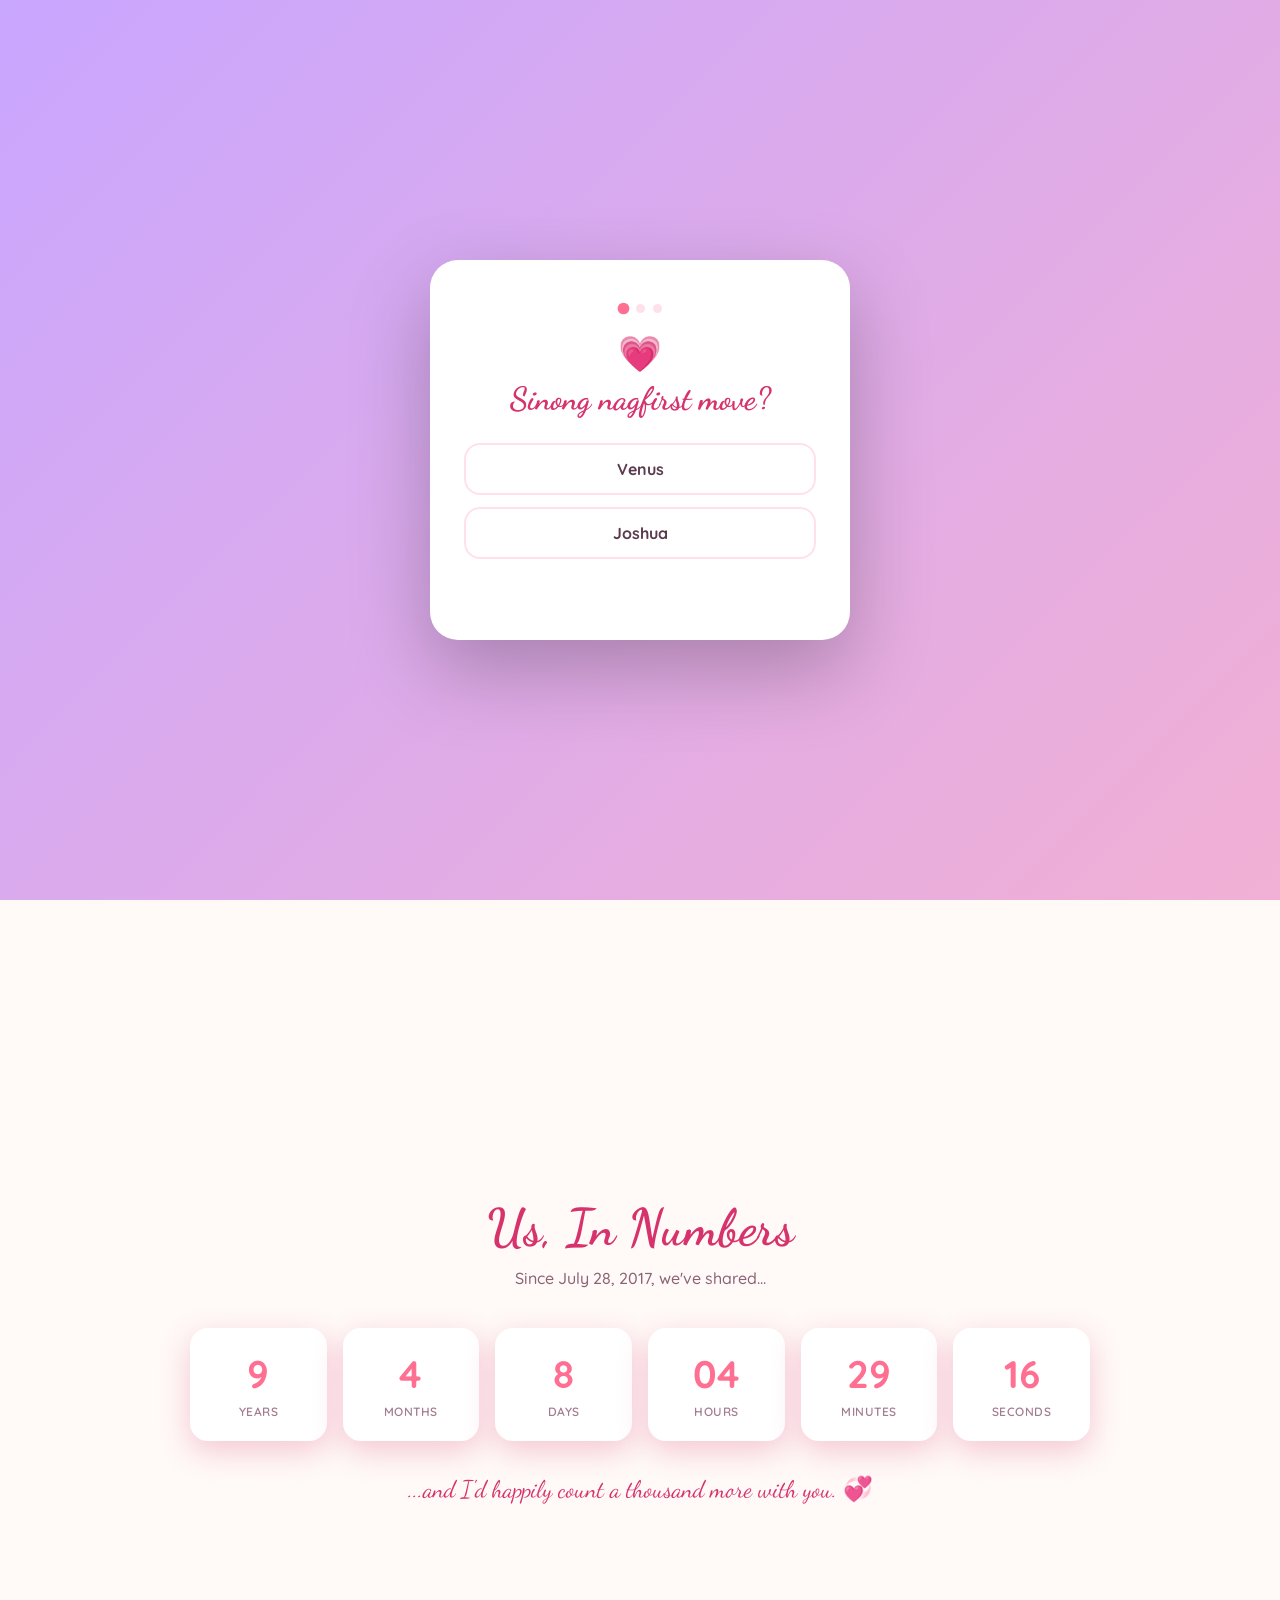
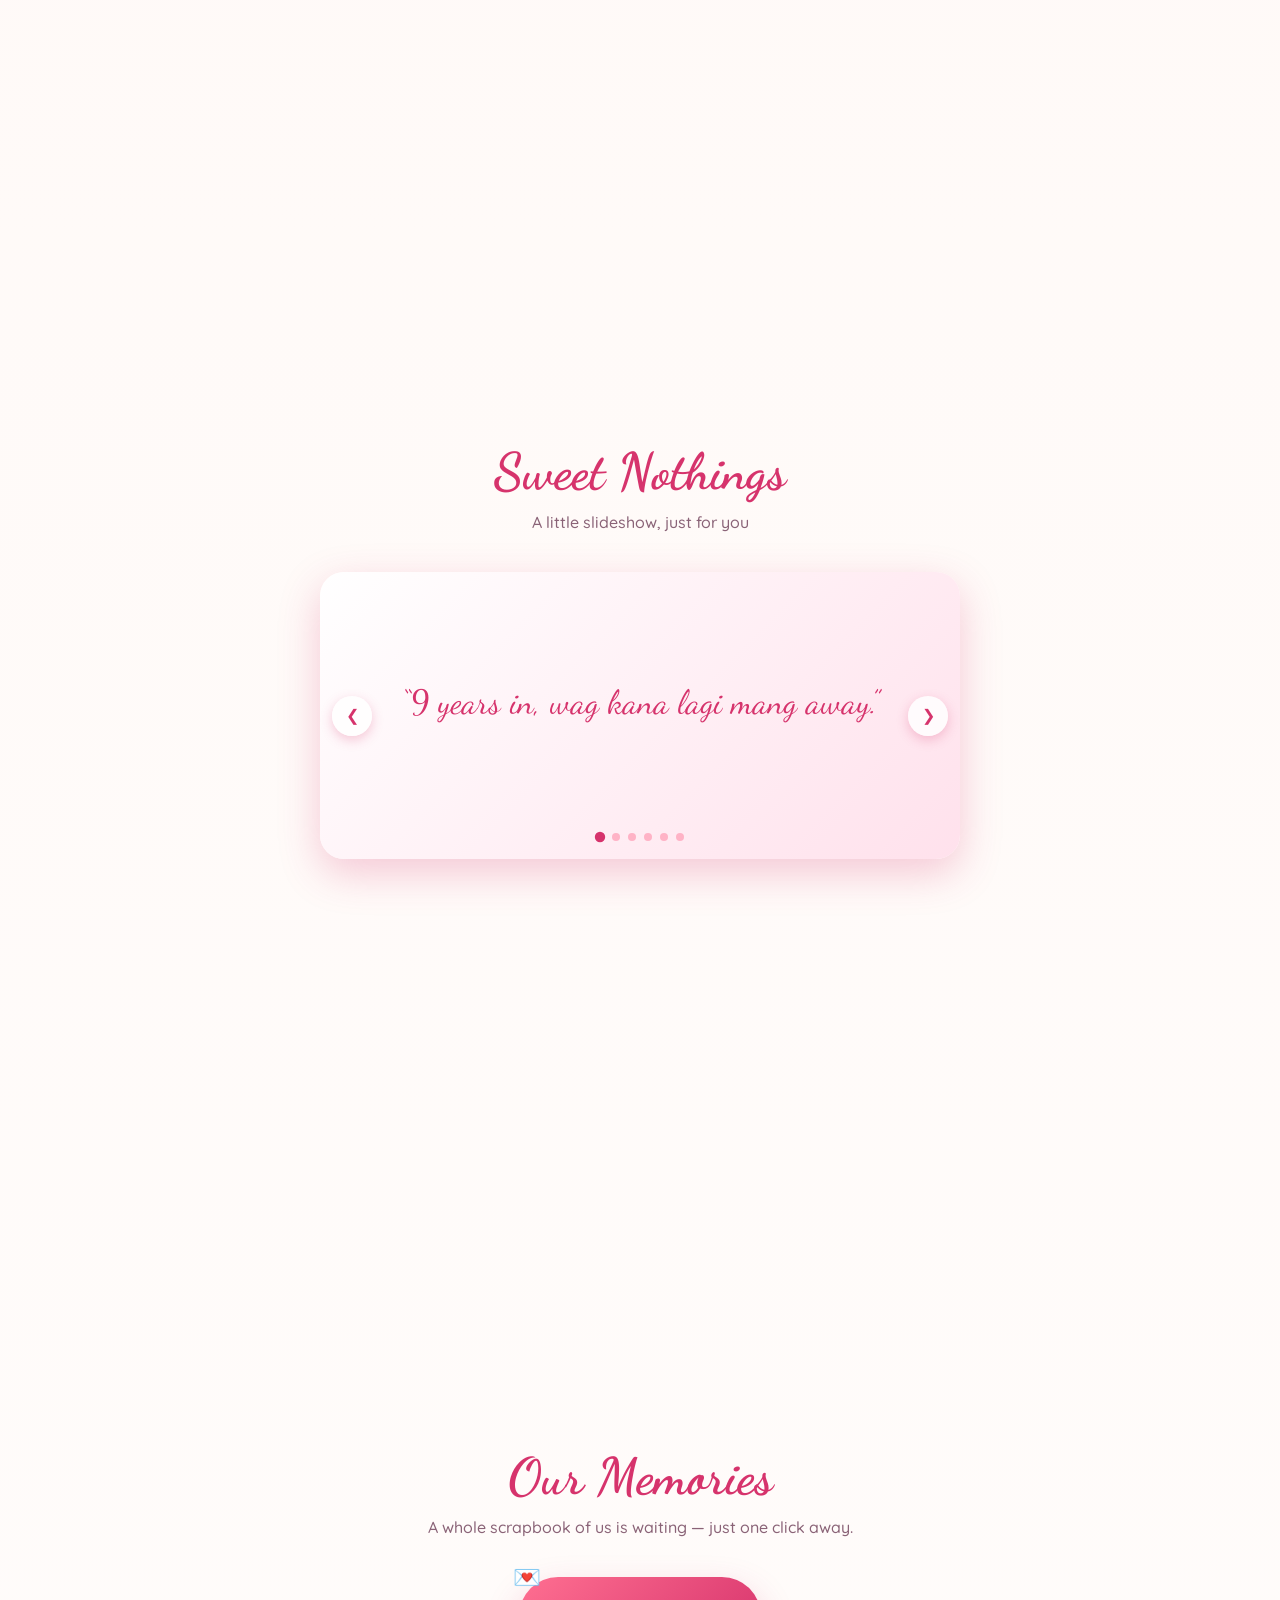
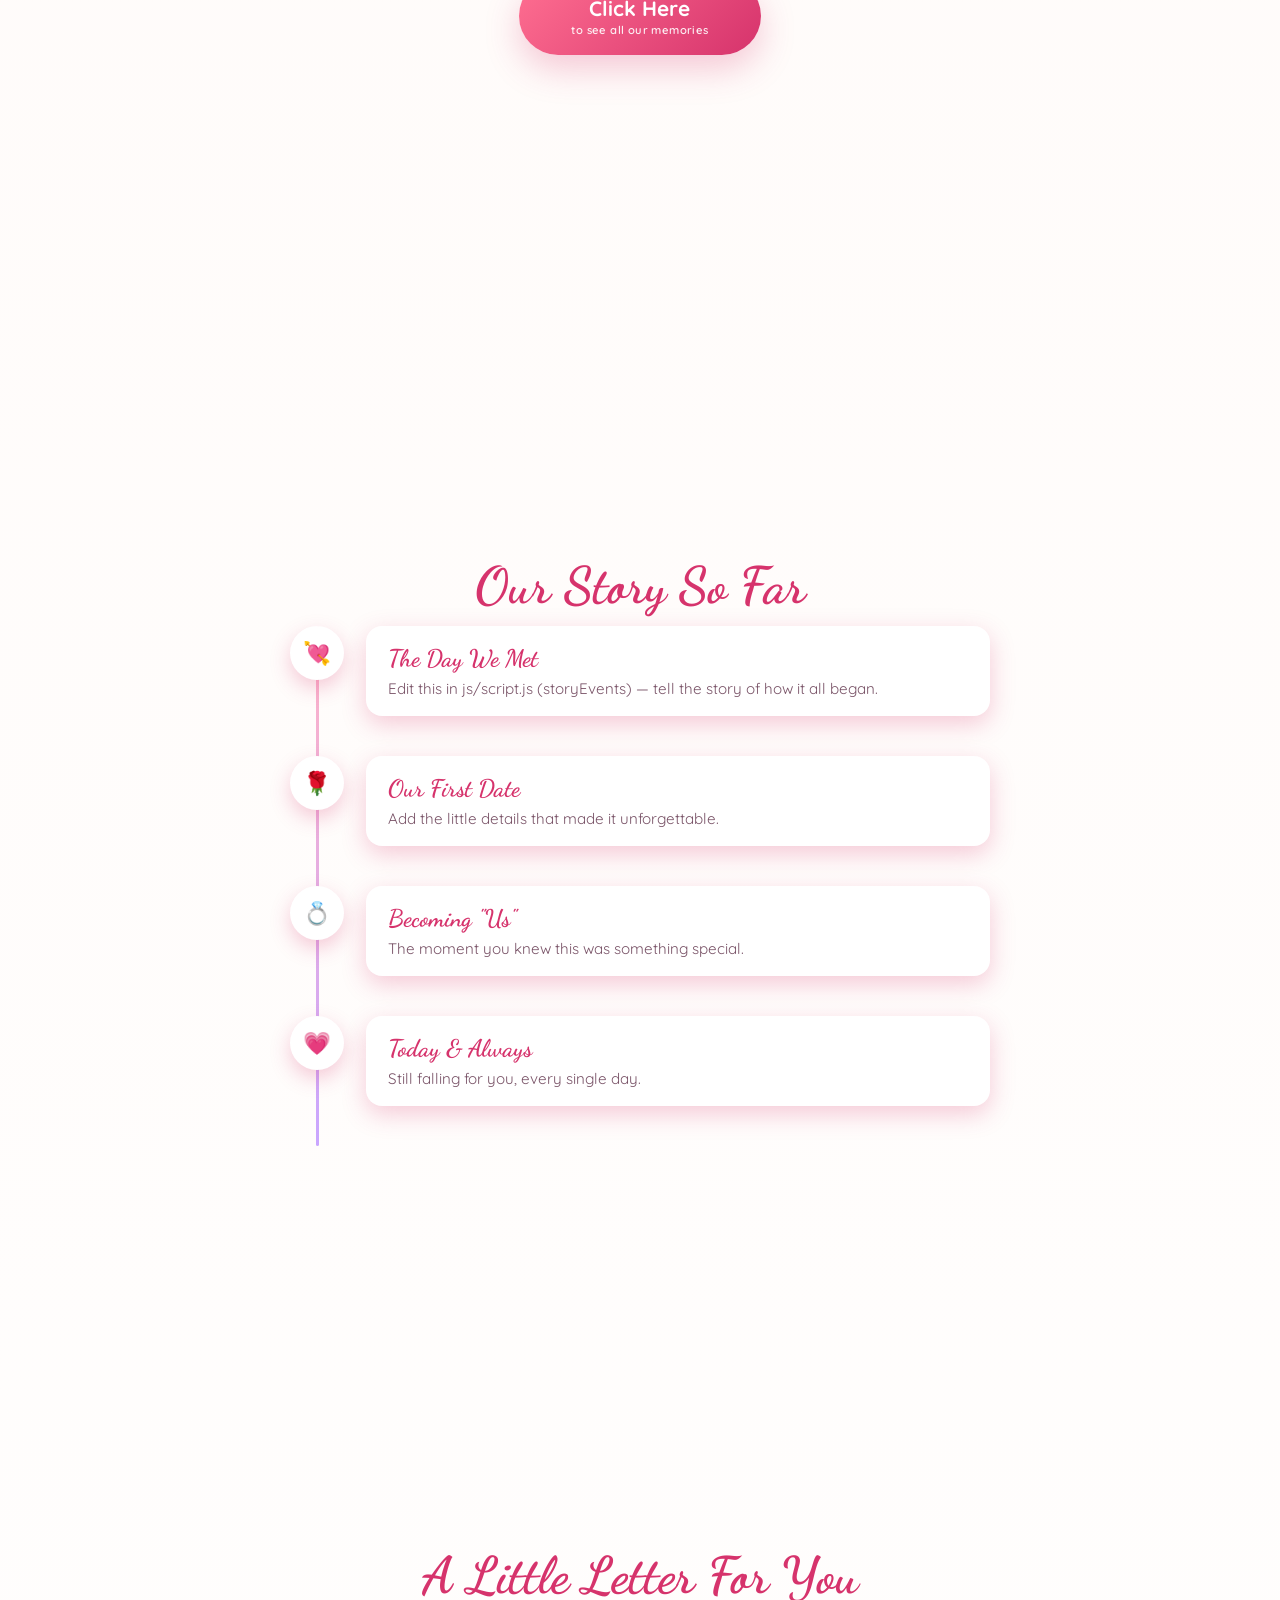
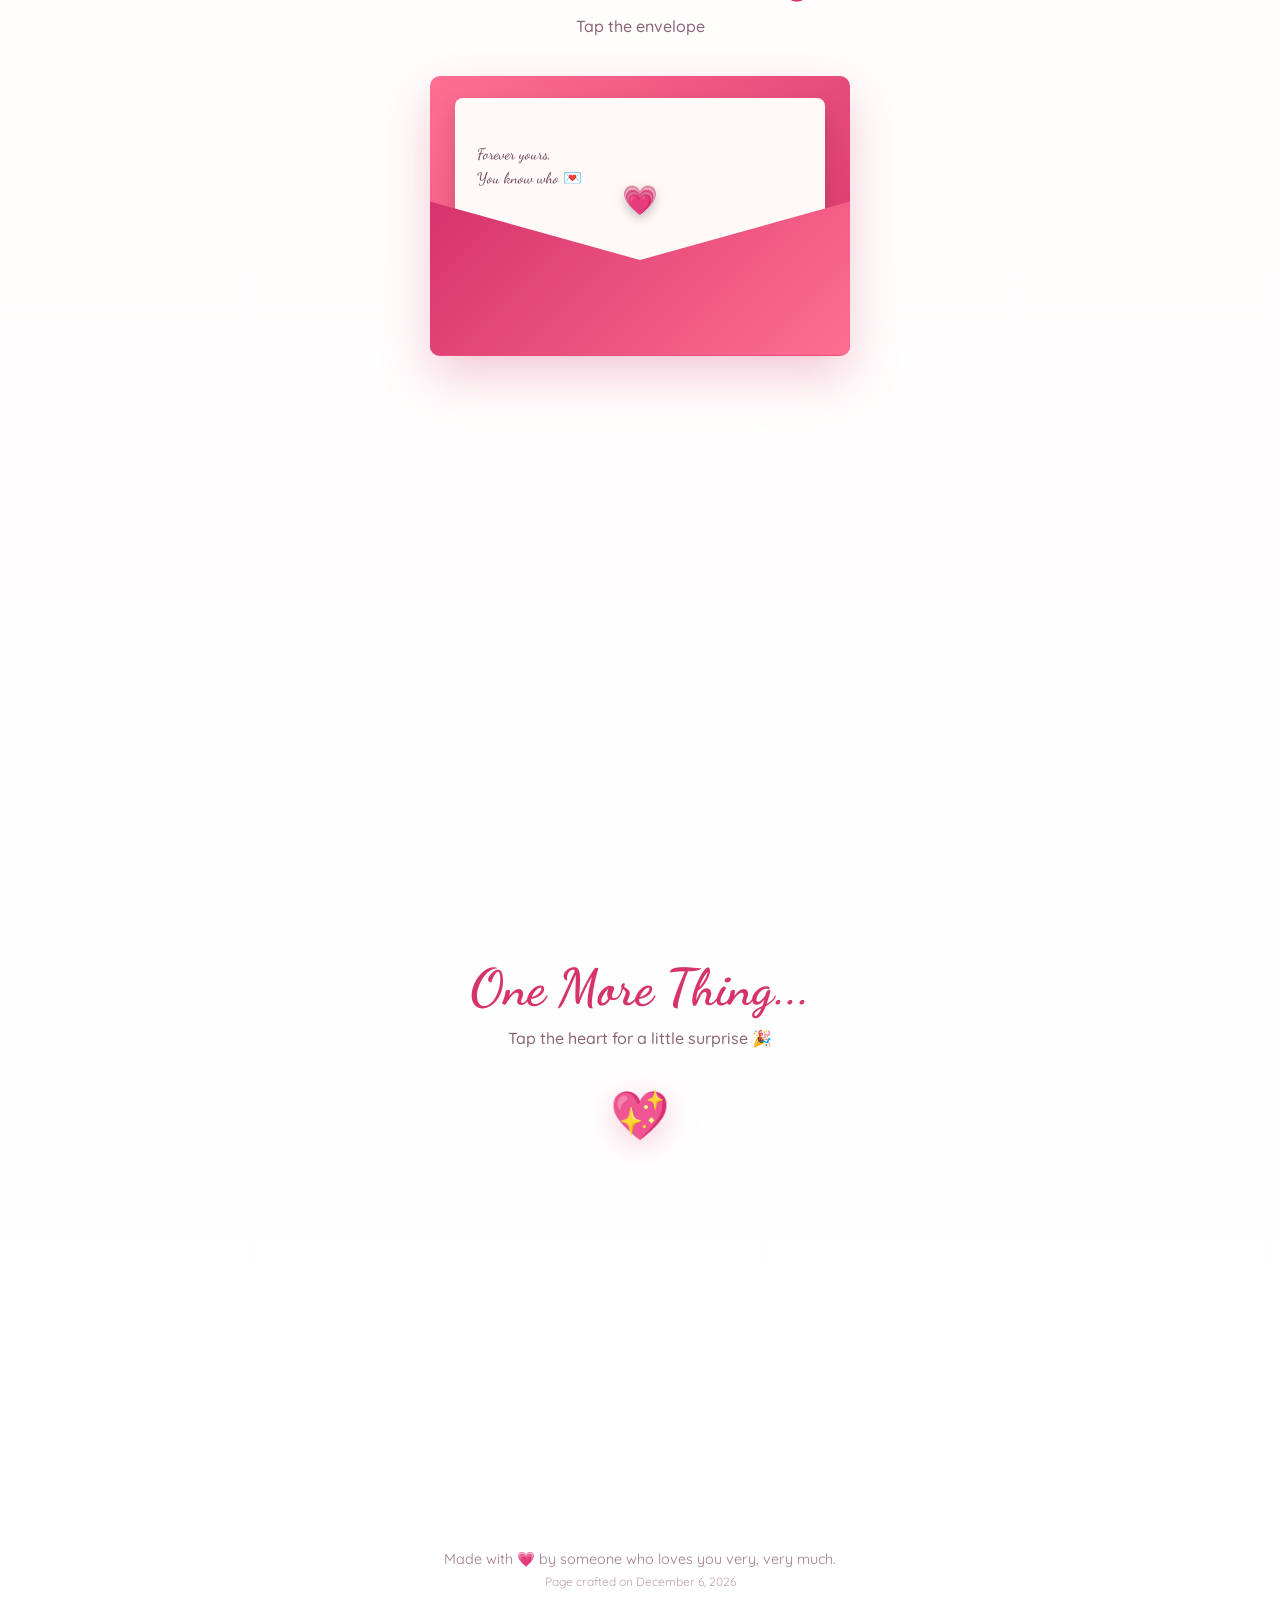
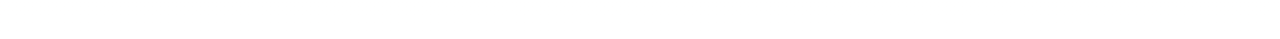
==== index.html @ 14dc922a "initial commit" ====
<!DOCTYPE html>
<html lang="en">
<head>
<meta charset="UTF-8" />
<meta name="viewport" content="width=device-width, initial-scale=1.0, maximum-scale=1, viewport-fit=cover" />
<title>Happy Anniversary, My Love 💕</title>
<link rel="icon" href="data:image/svg+xml,<svg xmlns=%22http://www.w3.org/2000/svg%22 viewBox=%220 0 100 100%22><text y=%22.9em%22 font-size=%2290%22>💗</text></svg>" />
<link rel="preconnect" href="https://fonts.googleapis.com" />
<link rel="preconnect" href="https://fonts.gstatic.com" crossorigin />
<link href="https://fonts.googleapis.com/css2?family=Dancing+Script:wght@500;600;700&family=Quicksand:wght@400;500;600;700&display=swap" rel="stylesheet" />
<link rel="stylesheet" href="css/style.css" />
</head>
<body>

  <!-- ================= QUIZ GATE ================= -->
  <div id="quiz-gate" class="quiz-gate">
    <div class="quiz-card">
      <div class="quiz-progress" id="quiz-progress"></div>
      <p class="quiz-emoji">💗</p>
      <h2 id="quiz-question">Loading...</h2>
      <div class="quiz-choices" id="quiz-choices"></div>
      <p class="quiz-feedback" id="quiz-feedback"></p>
    </div>
  </div>
  <script>
    // avoid flashing the quiz at a returning visitor who already solved it
    if (localStorage.getItem("anniversary_quiz_passed") === "true") {
      document.getElementById("quiz-gate").classList.add("passed-instant");
    }
  </script>

  <!-- Preloader -->
  <div id="preloader">
    <div class="loader-heart">💗</div>
    <p>loading our love story...</p>
  </div>

  <!-- Interactive balloons + floaty hearts canvas (reacts to cursor) -->
  <canvas id="balloon-canvas"></canvas>

  <!-- cute cursor trail hearts spawn here -->
  <div id="heart-trail-container"></div>

  <!-- ambient floating hearts / flowers / sparkles drifting across the background -->
  <div id="ambient-particles"></div>

  <!-- side dot navigation (desktop) -->
  <nav class="dot-nav" id="dot-nav">
    <a href="#hero" data-label="Hello"></a>
    <a href="#counter" data-label="Us"></a>
    <a href="#quotes" data-label="Sweet Nothings"></a>
    <a href="#memories" data-label="Memories"></a>
    <a href="#story" data-label="Story"></a>
    <a href="#letter" data-label="Letter"></a>
    <a href="#surprise" data-label="Surprise"></a>
  </nav>

  <!-- bottom dot navigation (mobile) -->
  <nav class="mobile-nav" id="mobile-nav">
    <a href="#hero">💗</a>
    <a href="#counter">⏳</a>
    <a href="#quotes">💬</a>
    <a href="#memories">📷</a>
    <a href="#story">📖</a>
    <a href="#letter">💌</a>
    <a href="#surprise">🎁</a>
  </nav>

  <button id="music-toggle" title="Play our song">🎵</button>

  <!-- ================= HERO ================= -->
  <section id="hero">
    <div class="hero-content">
      <p class="pretitle">✨ For the girl who has my whole heart ✨</p>
      <h1 class="hero-title">Happy Anniversary,<br /><span id="partner-name">My Love</span></h1>
      <p class="hero-sub" id="hero-subtitle">Every day with you feels like the best chapter of my favorite story.</p>
      <a href="#counter" class="scroll-cue">
        <span>scroll down</span>
        <div class="mouse"><div class="wheel"></div></div>
      </a>
    </div>
  </section>

  <!-- ================= COUNTER ================= -->
  <section id="counter">
    <h2 class="section-title">Us, In Numbers</h2>
    <p class="section-sub">Since <span id="anniversary-date-label">the day you said yes</span>, we've shared...</p>
    <div class="counter-grid">
      <div class="counter-box"><span id="c-years">0</span><small>Years</small></div>
      <div class="counter-box"><span id="c-months">0</span><small>Months</small></div>
      <div class="counter-box"><span id="c-days">0</span><small>Days</small></div>
      <div class="counter-box"><span id="c-hours">0</span><small>Hours</small></div>
      <div class="counter-box"><span id="c-mins">0</span><small>Minutes</small></div>
      <div class="counter-box"><span id="c-secs">0</span><small>Seconds</small></div>
    </div>
    <p class="counter-caption">...and I'd happily count a thousand more with you. 💞</p>
  </section>

  <!-- ================= SWEET NOTHINGS SLIDESHOW ================= -->
  <section id="quotes">
    <h2 class="section-title">Sweet Nothings</h2>
    <p class="section-sub">A little slideshow, just for you</p>
    <div class="quote-slideshow" id="quote-slideshow">
      <div class="quote-track" id="quote-track">
        <!-- slides injected by JS -->
      </div>
      <button class="q-arrow q-prev" id="q-prev" aria-label="Previous">&#10094;</button>
      <button class="q-arrow q-next" id="q-next" aria-label="Next">&#10095;</button>
      <div class="quote-dots" id="quote-dots"></div>
    </div>
  </section>

  <!-- ================= MEMORIES TEASER ================= -->
  <section id="memories">
    <h2 class="section-title">Our Memories</h2>
    <p class="section-sub">A whole scrapbook of us is waiting — just one click away.</p>
    <a href="memories.html" class="memories-btn">
      <span class="btn-heart">💌</span>
      <span>Click Here</span>
      <span class="btn-sub">to see all our memories</span>
    </a>
  </section>

  <!-- ================= STORY / TIMELINE ================= -->
  <section id="story">
    <h2 class="section-title">Our Story So Far</h2>
    <div class="timeline" id="timeline">
      <div class="timeline-item">
        <div class="timeline-dot">💘</div>
        <div class="timeline-card">
          <h3>The Day We Met</h3>
          <p>Edit this in <code>js/script.js</code> (storyEvents) — tell the story of how it all began.</p>
        </div>
      </div>
      <div class="timeline-item">
        <div class="timeline-dot">🌹</div>
        <div class="timeline-card">
          <h3>Our First Date</h3>
          <p>Add the little details that made it unforgettable.</p>
        </div>
      </div>
      <div class="timeline-item">
        <div class="timeline-dot">💍</div>
        <div class="timeline-card">
          <h3>Becoming "Us"</h3>
          <p>The moment you knew this was something special.</p>
        </div>
      </div>
      <div class="timeline-item">
        <div class="timeline-dot">💗</div>
        <div class="timeline-card">
          <h3>Today &amp; Always</h3>
          <p>Still falling for you, every single day.</p>
        </div>
      </div>
    </div>
  </section>

  <!-- ================= LOVE LETTER ================= -->
  <section id="letter">
    <h2 class="section-title">A Little Letter For You</h2>
    <p class="section-sub">Tap the envelope</p>
    <div class="envelope" id="envelope">
      <div class="envelope-back"></div>
      <div class="envelope-letter" id="envelope-letter">
        <p id="letter-text"></p>
        <p class="letter-sign">Forever yours,<br />You know who 💌</p>
      </div>
      <div class="envelope-front">
        <div class="envelope-flap"></div>
      </div>
      <div class="envelope-heart-seal">💗</div>
    </div>
  </section>

  <!-- ================= SURPRISE ================= -->
  <section id="surprise">
    <h2 class="section-title">One More Thing...</h2>
    <p class="section-sub" id="surprise-msg">Tap the heart for a little surprise 🎉</p>
    <button id="surprise-btn">💖</button>
  </section>

  <footer>
    <p>Made with 💗 by someone who loves you very, very much.</p>
    <p class="footer-small" id="footer-date"></p>
  </footer>

  <!-- optional background music: drop a file named song.mp3 into an "audio" folder and it will just work -->
  <audio id="bg-music" src="audio/song.mp3"></audio>

  <script src="js/balloons.js"></script>
  <script src="js/particles.js"></script>
  <script src="js/quiz.js"></script>
  <script src="js/script.js"></script>
</body>
</html>
---- css/style.css ----
/* =========================================================
   Anniversary Site — cute & sweet theme
   ========================================================= */

:root {
  --pink-1: #ffe1ec;
  --pink-2: #ffb3c6;
  --pink-3: #ff6f91;
  --pink-4: #d6336c;
  --purple-1: #efe1ff;
  --purple-2: #c9a6ff;
  --cream: #fff8f5;
  --ink: #5b3a4d;
  --shadow: rgba(214, 51, 108, 0.25);
  --font-script: 'Dancing Script', cursive;
  --font-body: 'Quicksand', sans-serif;
}

* { margin: 0; padding: 0; box-sizing: border-box; }

html {
  scroll-behavior: smooth;
  scroll-snap-type: y proximity;
}

body {
  font-family: var(--font-body);
  color: var(--ink);
  background: linear-gradient(180deg, var(--cream), #fff);
  overflow-x: hidden;
  cursor: default;
}

img { max-width: 100%; display: block; }

/* ---------------- Preloader ---------------- */
#preloader {
  position: fixed; inset: 0; z-index: 9999;
  background: linear-gradient(135deg, var(--pink-2), var(--purple-2));
  display: flex; flex-direction: column; align-items: center; justify-content: center;
  gap: 16px;
  transition: opacity 0.7s ease, visibility 0.7s ease;
}
#preloader.hidden { opacity: 0; visibility: hidden; pointer-events: none; }
.loader-heart {
  font-size: 4rem;
  animation: heartbeat 1s ease-in-out infinite;
  filter: drop-shadow(0 4px 10px rgba(0,0,0,0.15));
}
#preloader p { color: #fff; font-weight: 600; letter-spacing: 0.5px; }
@keyframes heartbeat {
  0%, 100% { transform: scale(1); }
  25% { transform: scale(1.25); }
  40% { transform: scale(0.95); }
  60% { transform: scale(1.15); }
}

/* ---------------- Quiz gate (lock screen) ---------------- */
.quiz-gate {
  position: fixed; inset: 0; z-index: 10000;
  background: linear-gradient(-45deg, var(--pink-1), var(--purple-1), var(--pink-2), var(--purple-2));
  background-size: 400% 400%; animation: gradientShift 16s ease infinite;
  display: flex; align-items: center; justify-content: center; padding: 20px;
  transition: opacity 0.6s ease, visibility 0.6s ease;
}
.quiz-gate.unlocking { opacity: 0; visibility: hidden; pointer-events: none; }
.quiz-gate.passed-instant { opacity: 0; visibility: hidden; pointer-events: none; transition: none; }

.quiz-card {
  background: #fff; border-radius: 28px; padding: 44px 34px;
  max-width: 420px; width: 100%; text-align: center;
  box-shadow: 0 30px 80px rgba(0,0,0,0.25);
}
.quiz-card.shake { animation: quizShake 0.45s ease; }
@keyframes quizShake {
  10%, 90% { transform: translateX(-2px); }
  20%, 80% { transform: translateX(4px); }
  30%, 50%, 70% { transform: translateX(-8px); }
  40%, 60% { transform: translateX(8px); }
}
.quiz-progress { display: flex; justify-content: center; gap: 8px; margin-bottom: 18px; }
.quiz-progress span {
  width: 9px; height: 9px; border-radius: 50%; background: var(--pink-1);
  transition: all 0.3s ease;
}
.quiz-progress span.active { background: var(--pink-3); transform: scale(1.3); }
.quiz-progress span.done { background: var(--pink-4); }
.quiz-emoji { font-size: 2.2rem; margin-bottom: 4px; animation: heartbeat 1.6s ease-in-out infinite; }
.quiz-card h2 {
  font-family: var(--font-script); font-size: clamp(1.5rem, 5vw, 2rem);
  color: var(--pink-4); margin-bottom: 22px; line-height: 1.3;
}
.quiz-choices { display: flex; flex-direction: column; gap: 12px; }
.quiz-choice-btn {
  padding: 14px 18px; border-radius: 16px; border: 2px solid var(--pink-1);
  background: #fff; color: var(--ink); font-family: var(--font-body);
  font-weight: 700; font-size: 1rem; cursor: pointer;
  transition: background 0.2s ease, border-color 0.2s ease, transform 0.15s ease;
}
.quiz-choice-btn:hover { background: var(--pink-1); border-color: var(--pink-2); }
.quiz-choice-btn:active { transform: scale(0.97); }
.quiz-choice-btn:disabled { cursor: default; opacity: 0.7; }
.quiz-choice-btn.correct { background: var(--pink-3); border-color: var(--pink-3); color: #fff; }
.quiz-choice-btn.wrong { animation: quizWrongPulse 0.5s ease; border-color: var(--pink-4); }
@keyframes quizWrongPulse {
  0%, 100% { background: #fff; }
  40% { background: #ffe0e0; }
}
.quiz-feedback {
  margin-top: 18px; min-height: 1.3em; font-weight: 700; font-size: 0.9rem;
  color: #b85c5c;
}
.quiz-feedback.good { color: var(--pink-4); }

@media (max-width: 480px) {
  .quiz-card { padding: 34px 24px; border-radius: 22px; }
  .quiz-choice-btn { padding: 12px 14px; font-size: 0.94rem; }
}

/* ---------------- Canvas / cursor layers ---------------- */
#balloon-canvas {
  position: fixed; inset: 0; width: 100%; height: 100%;
  z-index: 1; pointer-events: none;
}
#heart-trail-container {
  position: fixed; inset: 0; width: 100%; height: 100%;
  z-index: 2; pointer-events: none; overflow: hidden;
}
.trail-heart {
  position: absolute; font-size: 16px; opacity: 0.9;
  animation: trailFade 1s ease-out forwards;
  will-change: transform, opacity;
}
@keyframes trailFade {
  to { transform: translateY(-40px) scale(0.4) rotate(25deg); opacity: 0; }
}

/* ---------------- Ambient floating particles (hearts / flowers / sparkles) ---------------- */
#ambient-particles {
  position: fixed; inset: 0; width: 100%; height: 100%;
  z-index: 1; pointer-events: none; overflow: hidden;
}
.amb-particle {
  position: absolute; pointer-events: none; user-select: none;
  will-change: transform, opacity; line-height: 1;
}

/* ---------------- Dot nav ---------------- */
.dot-nav {
  position: fixed; right: 22px; top: 50%; transform: translateY(-50%);
  z-index: 50; display: flex; flex-direction: column; gap: 14px;
}
.dot-nav a {
  position: relative;
  width: 10px; height: 10px; border-radius: 50%;
  background: rgba(214,51,108,0.25);
  border: 2px solid transparent;
  transition: all 0.3s ease;
}
.dot-nav a.active, .dot-nav a:hover {
  background: var(--pink-3);
  transform: scale(1.3);
}
.dot-nav a::after {
  content: attr(data-label);
  position: absolute; right: 22px; top: 50%; transform: translateY(-50%);
  font-size: 0.75rem; white-space: nowrap;
  background: #fff; color: var(--pink-4); padding: 3px 10px; border-radius: 20px;
  opacity: 0; pointer-events: none; transition: opacity 0.25s ease;
  box-shadow: 0 2px 8px var(--shadow);
}
.dot-nav a:hover::after { opacity: 1; }
@media (max-width: 720px) { .dot-nav { display: none; } }

/* ---------------- Mobile bottom nav ---------------- */
.mobile-nav {
  display: none;
  position: fixed; left: 0; right: 0; bottom: 0; z-index: 60;
  padding: 8px calc(6px + env(safe-area-inset-left)) calc(8px + env(safe-area-inset-bottom)) calc(6px + env(safe-area-inset-right));
  background: rgba(255, 250, 247, 0.9);
  backdrop-filter: blur(10px);
  box-shadow: 0 -4px 18px rgba(214,51,108,0.15);
  justify-content: space-around;
  align-items: center;
}
.mobile-nav a {
  display: flex; align-items: center; justify-content: center;
  width: 40px; height: 40px; min-width: 40px;
  font-size: 1.2rem; border-radius: 50%;
  text-decoration: none; transition: transform 0.25s ease, background 0.25s ease;
}
.mobile-nav a.active { background: var(--pink-1); transform: scale(1.15); }
@media (max-width: 720px) {
  .mobile-nav { display: flex; }
  #music-toggle { bottom: calc(74px + env(safe-area-inset-bottom)); }
}

/* ---------------- Music toggle ---------------- */
#music-toggle {
  position: fixed; bottom: 22px; right: 22px; z-index: 50;
  width: 52px; height: 52px; border-radius: 50%; border: none;
  background: #fff; box-shadow: 0 6px 18px var(--shadow);
  font-size: 1.3rem; cursor: pointer;
  transition: transform 0.3s ease;
}
#music-toggle:hover { transform: scale(1.1) rotate(15deg); }
#music-toggle.playing { animation: spin 4s linear infinite; }
@keyframes spin { to { transform: rotate(360deg); } }

/* ---------------- Sections shared ---------------- */
section {
  position: relative; z-index: 3;
  min-height: 100vh;
  padding: 100px 8vw;
  display: flex; flex-direction: column; align-items: center; justify-content: center;
  text-align: center;
  scroll-snap-align: start;
  scroll-snap-stop: normal;
}
.section-title {
  font-family: var(--font-script);
  font-size: clamp(2.2rem, 5vw, 3.2rem);
  color: var(--pink-4);
  margin-bottom: 10px;
}
.section-sub { max-width: 560px; color: #8a6377; margin-bottom: 40px; font-weight: 500; }

.reveal {
  opacity: 0;
  transform: translateY(40px);
  transition: opacity 0.8s cubic-bezier(.2,.7,.3,1), transform 0.8s cubic-bezier(.2,.7,.3,1);
  transition-delay: var(--reveal-delay, 0s);
}
.reveal.visible { opacity: 1; transform: translateY(0); }
.reveal.from-left { transform: translateX(-60px); }
.reveal.from-left.visible { transform: translateX(0); }
.reveal.from-right { transform: translateX(60px); }
.reveal.from-right.visible { transform: translateX(0); }
.reveal.scale-in { transform: scale(0.85); }
.reveal.scale-in.visible { transform: scale(1); }

/* ---------------- Hero ---------------- */
#hero {
  background: linear-gradient(-45deg, var(--pink-1), var(--purple-1), var(--pink-2), var(--purple-2));
  background-size: 400% 400%;
  animation: gradientShift 16s ease infinite;
}
@keyframes gradientShift {
  0% { background-position: 0% 50%; }
  50% { background-position: 100% 50%; }
  100% { background-position: 0% 50%; }
}
.hero-content { max-width: 720px; }
.pretitle {
  font-weight: 600; letter-spacing: 1px; color: var(--pink-4);
  margin-bottom: 14px; animation: fadeInUp 1s ease 0.2s both;
}
.hero-title {
  font-family: var(--font-script);
  font-size: clamp(2.6rem, 8vw, 5.5rem);
  color: var(--pink-4);
  line-height: 1.15;
  text-shadow: 0 6px 24px rgba(214,51,108,0.25);
  animation: fadeInUp 1s ease 0.4s both;
}
.hero-sub {
  margin-top: 18px; font-size: 1.1rem; color: #7a5468; font-weight: 500;
  animation: fadeInUp 1s ease 0.6s both;
}
@keyframes fadeInUp {
  from { opacity: 0; transform: translateY(24px); }
  to { opacity: 1; transform: translateY(0); }
}
.scroll-cue {
  margin-top: 60px; display: inline-flex; flex-direction: column; align-items: center; gap: 10px;
  color: var(--pink-4); text-decoration: none; font-size: 0.8rem; font-weight: 600; letter-spacing: 1px;
  animation: fadeInUp 1s ease 0.8s both;
}
.mouse {
  width: 24px; height: 38px; border: 2px solid var(--pink-4); border-radius: 14px;
  display: flex; justify-content: center; padding-top: 6px;
}
.wheel { width: 4px; height: 8px; background: var(--pink-4); border-radius: 2px; animation: scrollWheel 1.6s ease infinite; }
@keyframes scrollWheel {
  0% { transform: translateY(0); opacity: 1; }
  70% { opacity: 1; }
  100% { transform: translateY(10px); opacity: 0; }
}

/* ---------------- Counter ---------------- */
.counter-grid {
  display: grid; grid-template-columns: repeat(6, 1fr); gap: 16px;
  width: 100%; max-width: 900px;
}
.counter-box {
  background: #fff; border-radius: 18px; padding: 22px 8px;
  box-shadow: 0 10px 30px var(--shadow);
  display: flex; flex-direction: column; gap: 6px;
  transition: transform 0.3s ease;
}
.counter-box:hover { transform: translateY(-6px) scale(1.03); }
.counter-box span {
  font-size: clamp(1.6rem, 3vw, 2.4rem); font-weight: 700; color: var(--pink-3);
  font-variant-numeric: tabular-nums;
}
.counter-box small { color: #a17b8e; font-weight: 600; font-size: 0.75rem; text-transform: uppercase; letter-spacing: 0.5px; }
.counter-caption { margin-top: 34px; font-family: var(--font-script); font-size: 1.5rem; color: var(--pink-4); }
@media (max-width: 700px) {
  .counter-grid { grid-template-columns: repeat(3, 1fr); }
}

/* ---------------- Sweet Nothings quote slideshow ---------------- */
.quote-slideshow {
  position: relative; width: 100%; max-width: 640px;
  border-radius: 24px; overflow: hidden;
  background: linear-gradient(135deg, #fff, var(--pink-1));
  box-shadow: 0 14px 40px var(--shadow);
}
.quote-track {
  display: flex;
  transition: transform 0.6s cubic-bezier(.2,.8,.3,1);
}
.quote-slide {
  min-width: 100%; box-sizing: border-box;
  padding: 60px 68px; display: flex; align-items: center; justify-content: center;
  text-align: center;
}
.quote-slide p {
  font-family: var(--font-script);
  font-size: clamp(1.4rem, 3.6vw, 2.1rem);
  color: var(--pink-4);
  line-height: 1.4;
}
.q-arrow {
  position: absolute; top: 50%; transform: translateY(-50%);
  width: 40px; height: 40px; border-radius: 50%; border: none;
  background: rgba(255,255,255,0.85); color: var(--pink-4);
  font-size: 1rem; cursor: pointer; box-shadow: 0 4px 12px var(--shadow);
  display: flex; align-items: center; justify-content: center;
  transition: transform 0.2s ease, background 0.2s ease;
  z-index: 2;
}
.q-arrow:hover { transform: translateY(-50%) scale(1.1); background: #fff; }
.q-prev { left: 12px; }
.q-next { right: 12px; }
.quote-dots {
  display: flex; justify-content: center; gap: 8px; padding-bottom: 18px;
}
.quote-dots span {
  width: 8px; height: 8px; border-radius: 50%; background: var(--pink-2);
  cursor: pointer; transition: all 0.3s ease;
}
.quote-dots span.active { background: var(--pink-4); transform: scale(1.3); }

/* ---------------- Memories teaser (main page) ---------------- */
.memories-btn {
  position: relative;
  display: flex; flex-direction: column; align-items: center; gap: 2px;
  text-decoration: none;
  background: linear-gradient(135deg, var(--pink-3), var(--pink-4));
  color: #fff; font-weight: 700; font-size: 1.3rem;
  padding: 18px 52px; border-radius: 60px;
  box-shadow: 0 14px 34px var(--shadow);
  animation: pulseGlow 2.4s ease-in-out infinite;
  transition: transform 0.25s ease, box-shadow 0.25s ease;
}
.memories-btn:hover { transform: scale(1.06); box-shadow: 0 18px 40px var(--shadow); }
.memories-btn:active { transform: scale(0.97); }
.memories-btn .btn-heart {
  position: absolute; left: -6px; top: -14px; font-size: 1.4rem;
  animation: floatHeart 2.2s ease-in-out infinite;
}
.memories-btn .btn-sub {
  font-family: var(--font-body); font-weight: 600; font-size: 0.7rem;
  letter-spacing: 0.4px; opacity: 0.9; text-transform: none;
}
@keyframes floatHeart {
  0%, 100% { transform: translateY(0) rotate(-8deg); }
  50% { transform: translateY(-8px) rotate(8deg); }
}

/* ---------------- Timeline ---------------- */
.timeline { position: relative; max-width: 700px; width: 100%; }
.timeline::before {
  content: ''; position: absolute; left: 26px; top: 0; bottom: 0; width: 3px;
  background: linear-gradient(var(--pink-2), var(--purple-2));
  border-radius: 3px;
}
.timeline-item {
  position: relative; display: flex; gap: 22px; text-align: left; margin-bottom: 40px;
}
.timeline-dot {
  flex-shrink: 0; width: 54px; height: 54px; border-radius: 50%;
  background: #fff; box-shadow: 0 8px 20px var(--shadow);
  display: flex; align-items: center; justify-content: center; font-size: 1.4rem; z-index: 1;
}
.timeline-card {
  background: #fff; border-radius: 16px; padding: 18px 22px; box-shadow: 0 8px 24px var(--shadow);
  flex: 1;
}
.timeline-card h3 { color: var(--pink-4); font-family: var(--font-script); font-size: 1.5rem; margin-bottom: 6px; }
.timeline-card p { color: #7a5468; font-size: 0.95rem; }

/* ---------------- Love Letter ---------------- */
.envelope {
  position: relative; width: min(90vw, 420px); height: 280px; cursor: pointer;
  perspective: 1200px;
}
.envelope-back {
  position: absolute; inset: 0; background: linear-gradient(135deg, var(--pink-3), var(--pink-4));
  border-radius: 10px; box-shadow: 0 20px 50px var(--shadow);
}
.envelope-letter {
  position: absolute; left: 6%; right: 6%; top: 8%; width: 88%; height: 84%;
  background: #fffaf7; border-radius: 8px; padding: 26px 22px;
  box-shadow: 0 10px 20px rgba(0,0,0,0.15);
  transform: translateY(0); transition: transform 0.7s cubic-bezier(.2,.8,.3,1);
  z-index: 1; overflow-y: auto; text-align: left;
}
.envelope-letter p { font-size: 0.95rem; line-height: 1.6; color: #6b4457; white-space: pre-line; }
.letter-sign { margin-top: 18px; font-family: var(--font-script); font-size: 1.3rem; color: var(--pink-4); }
.envelope-front {
  position: absolute; left: 0; right: 0; bottom: 0; height: 55%;
  background: linear-gradient(135deg, var(--pink-4), var(--pink-3));
  border-radius: 0 0 10px 10px; z-index: 2;
  clip-path: polygon(0 0, 50% 38%, 100% 0, 100% 100%, 0 100%);
}
.envelope-flap {
  position: absolute; top: -45%; left: 0; width: 100%; height: 55%;
  background: linear-gradient(225deg, var(--pink-3), var(--pink-4));
  clip-path: polygon(0 0, 100% 0, 50% 100%);
  transform-origin: top center;
  transition: transform 0.6s ease;
  z-index: 3;
}
.envelope-heart-seal {
  position: absolute; top: 44%; left: 50%; transform: translate(-50%, -50%);
  font-size: 1.8rem; z-index: 4; transition: opacity 0.4s ease, transform 0.4s ease;
  filter: drop-shadow(0 3px 6px rgba(0,0,0,0.3));
}

.envelope.open .envelope-flap { transform: rotateX(180deg); }
.envelope.open .envelope-heart-seal { opacity: 0; transform: translate(-50%, -50%) scale(0.3); }
.envelope.open .envelope-letter { transform: translateY(-62%); z-index: 5; height: 92%; }
.envelope.open { cursor: default; }

/* ---------------- Surprise ---------------- */
#surprise-btn {
  font-size: 3rem; background: none; border: none; cursor: pointer;
  animation: pulseGlow 2s ease-in-out infinite; transition: transform 0.2s ease;
  filter: drop-shadow(0 8px 16px var(--shadow));
}
#surprise-btn:hover { transform: scale(1.15); }
#surprise-btn:active { transform: scale(0.9); }
@keyframes pulseGlow {
  0%, 100% { transform: scale(1); }
  50% { transform: scale(1.08); }
}
#surprise-msg { transition: all 0.3s ease; }

/* confetti pieces for surprise + balloon pop */
.confetti-piece {
  position: fixed; top: 0; left: 0; width: 10px; height: 14px; z-index: 998;
  pointer-events: none; will-change: transform, opacity;
}

/* ---------------- Footer ---------------- */
footer {
  position: relative; z-index: 3; text-align: center; padding: 50px 20px;
  color: #a17b8e; font-size: 0.9rem;
  /* footer is shorter than 100vh and sits after the last snap-aligned
     section — without its own snap point, scroll-snap-type on <html>
     can settle just before it, leaving it stranded just out of view */
  scroll-snap-align: end;
}
.footer-small { margin-top: 6px; font-size: 0.75rem; opacity: 0.7; }

/* ===========================================================
   MOBILE POLISH
=========================================================== */
@media (max-width: 720px) {
  section {
    padding: 70px 6vw 96px;
    min-height: calc(100vh - env(safe-area-inset-bottom));
  }
  .section-title { margin-bottom: 8px; }
  .section-sub { margin-bottom: 28px; font-size: 0.92rem; }

  .counter-grid { gap: 10px; }
  .counter-box { padding: 16px 4px; border-radius: 14px; }

  .memories-btn { padding: 15px 40px; font-size: 1.15rem; }

  .timeline::before { left: 20px; }
  .timeline-item { gap: 14px; margin-bottom: 26px; }
  .timeline-dot { width: 42px; height: 42px; font-size: 1.1rem; }
  .timeline-card { padding: 14px 16px; }
  .timeline-card h3 { font-size: 1.25rem; }
  .timeline-card p { font-size: 0.88rem; }

  .envelope { height: 240px; margin-top: 30px; }
  .envelope-letter p { font-size: 0.88rem; }
  /* the open letter rises above the envelope — keep the lift modest on
     mobile so it doesn't climb into the heading above (it can still
     scroll internally to show the whole letter) */
  .envelope.open .envelope-letter { transform: translateY(-28%); }

  .quote-slide { padding: 44px 54px; }
  .q-arrow { width: 32px; height: 32px; font-size: 0.85rem; }
  .q-prev { left: 8px; }
  .q-next { right: 8px; }
  #surprise-btn { font-size: 2.4rem; }

  footer { padding: 34px 20px calc(90px + env(safe-area-inset-bottom)); }

  #music-toggle { width: 44px; height: 44px; font-size: 1.1rem; }
}

@media (max-width: 420px) {
  .counter-grid { grid-template-columns: repeat(3, 1fr); }
  .counter-box span { font-size: 1.5rem; }
  .hero-sub { font-size: 0.98rem; }
  .memories-btn { padding: 13px 32px; font-size: 1.05rem; }
  .envelope { height: 220px; }
  .quote-slide { padding: 30px 42px; }
  .quote-slide p { font-size: 1.15rem; }
}

/* larger touch targets everywhere on touch devices */
@media (hover: none) and (pointer: coarse) {
  #surprise-btn, .q-arrow, #music-toggle, .mobile-nav a {
    -webkit-tap-highlight-color: transparent;
  }
}

/* respect users who prefer less motion */
@media (prefers-reduced-motion: reduce) {
  html { scroll-behavior: auto; }
  *, *::before, *::after { animation-duration: 0.01ms !important; animation-iteration-count: 1 !important; transition-duration: 0.01ms !important; }
}

/* ---------------- Scrollbar cuteness ---------------- */
::-webkit-scrollbar { width: 10px; }
::-webkit-scrollbar-track { background: var(--pink-1); }
::-webkit-scrollbar-thumb { background: var(--pink-3); border-radius: 10px; }
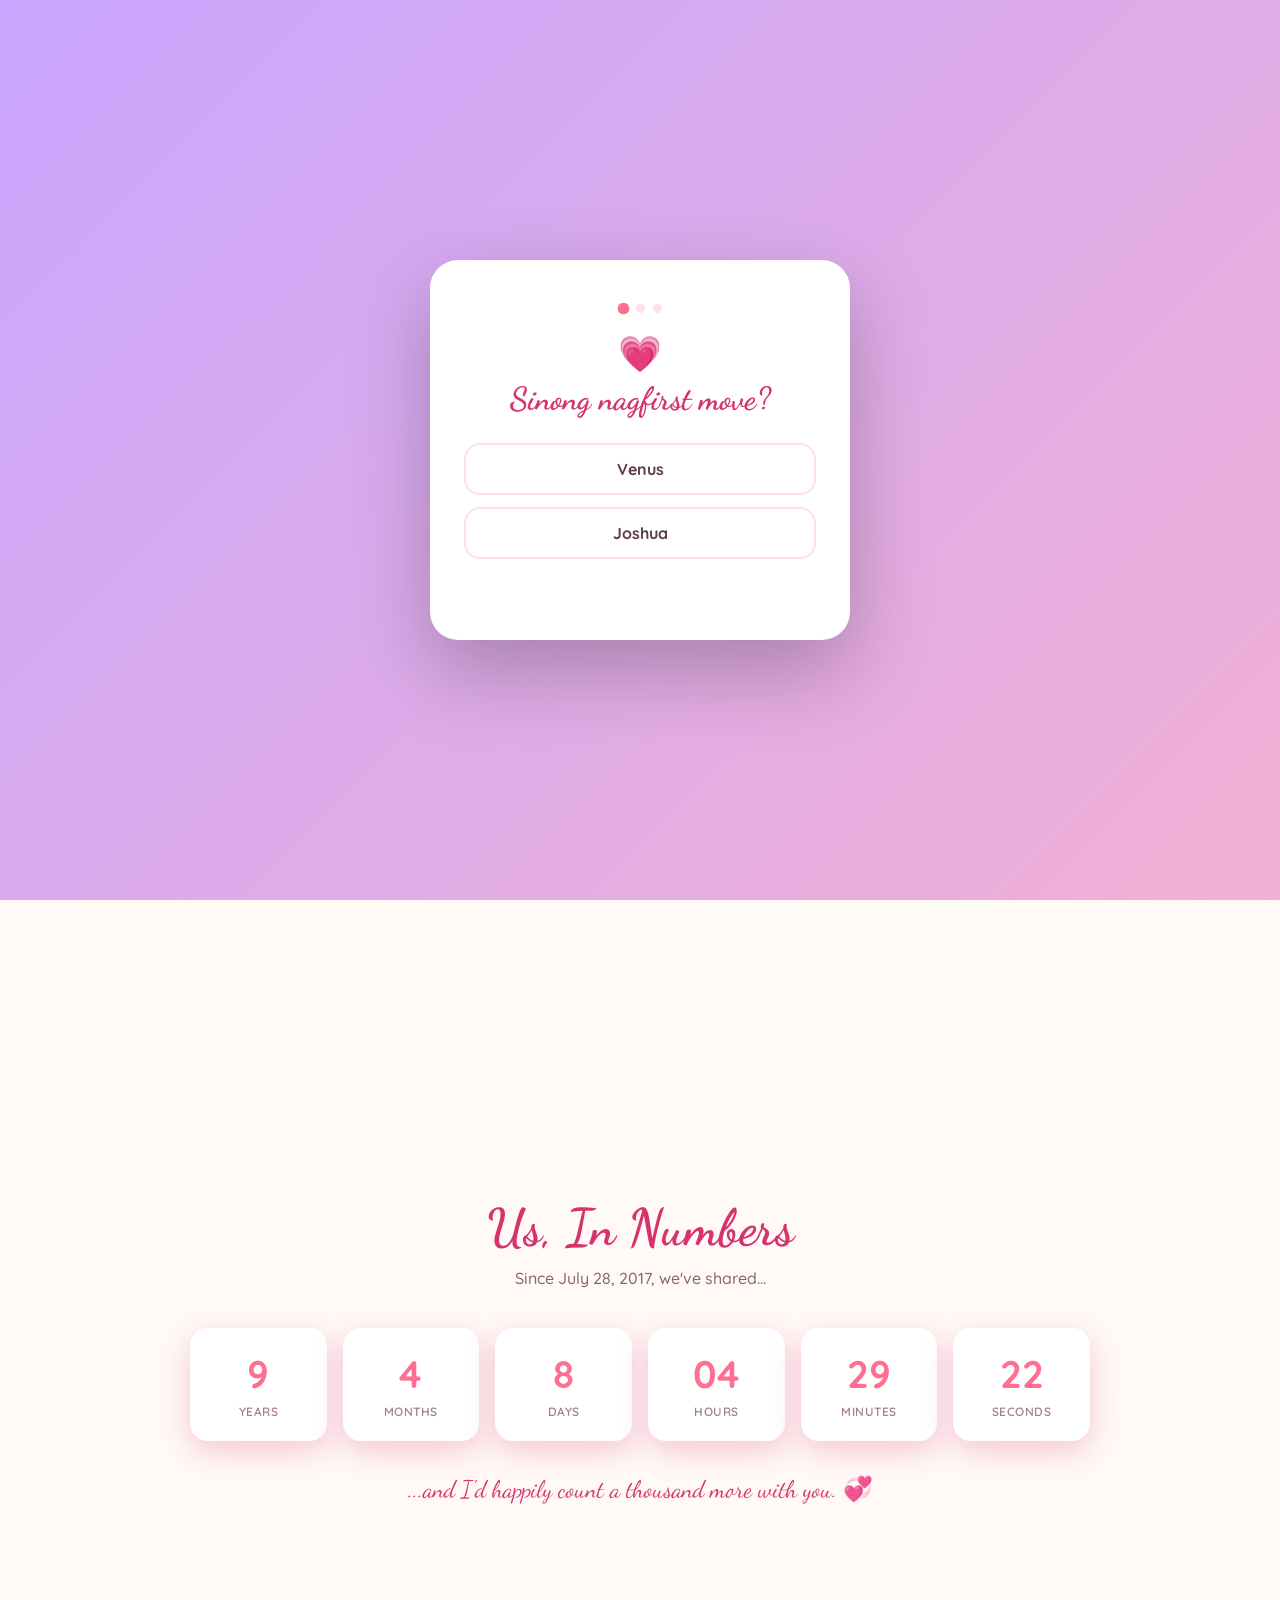
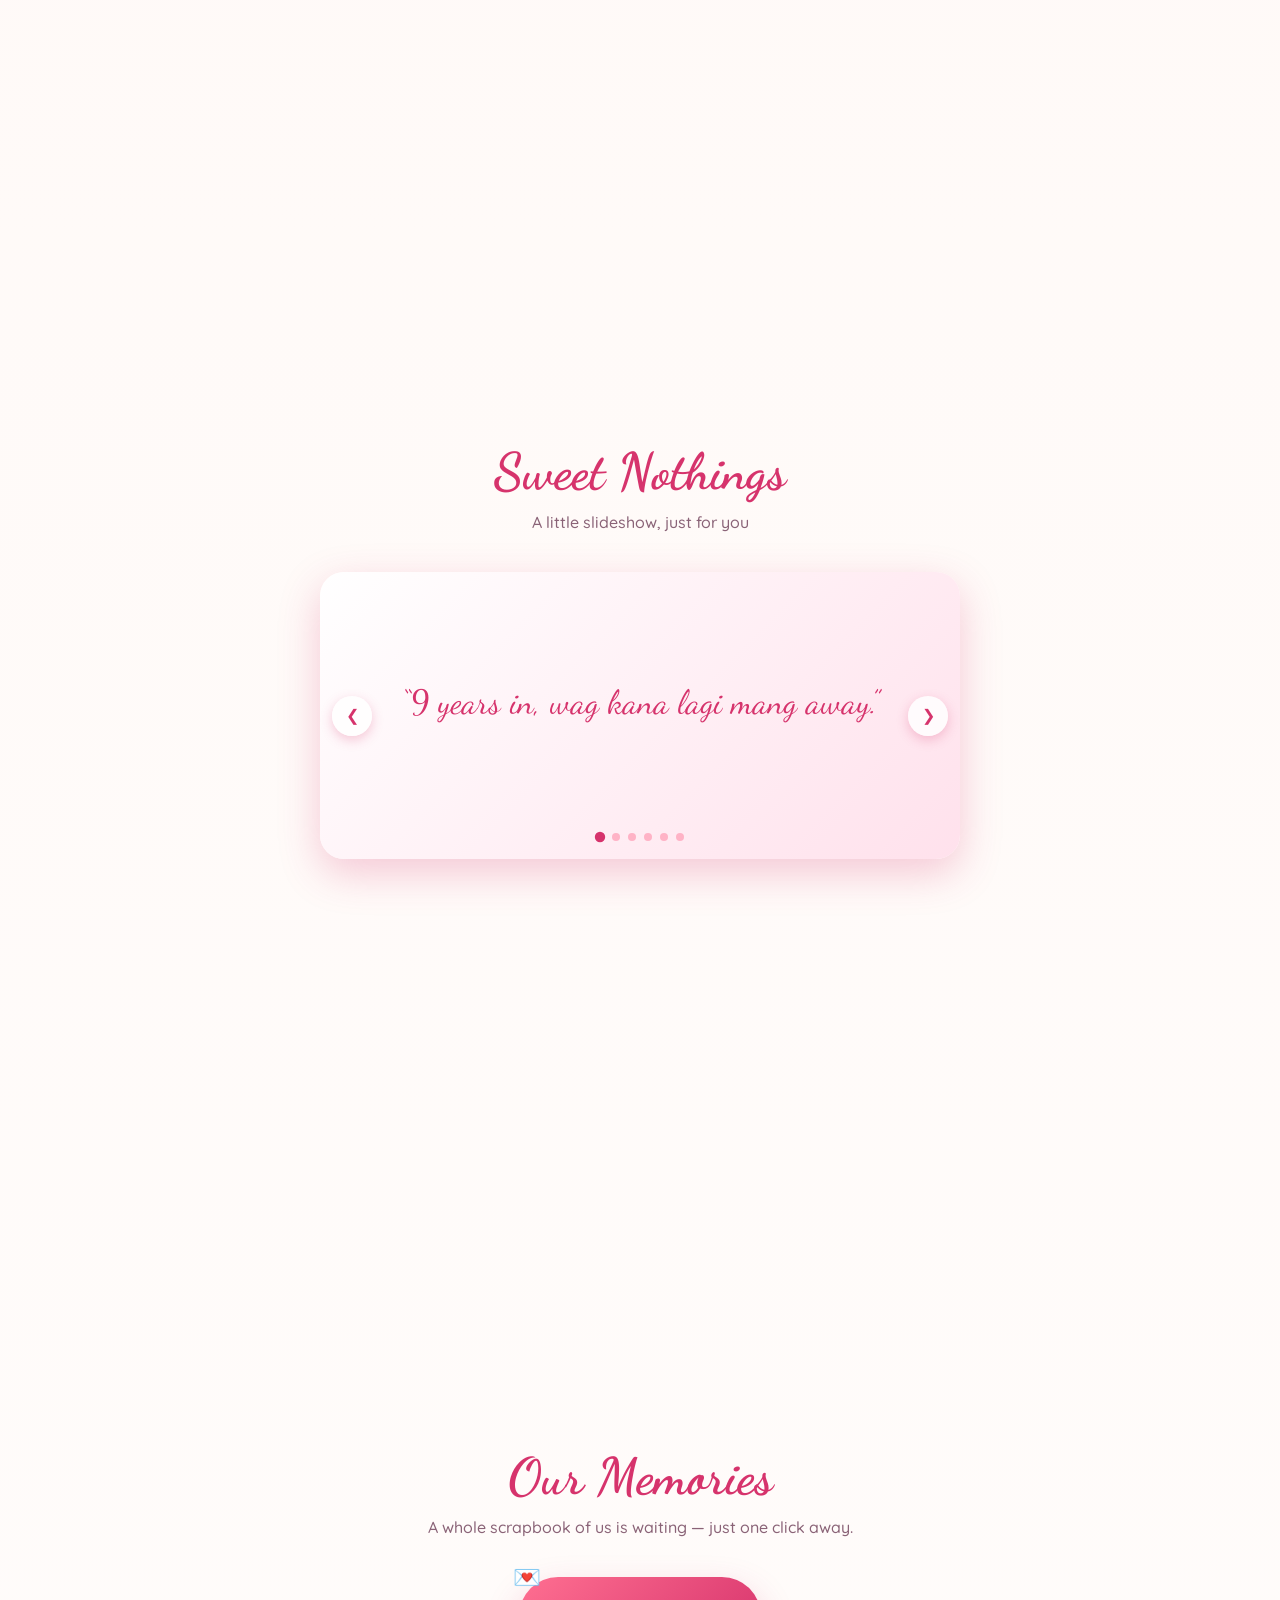
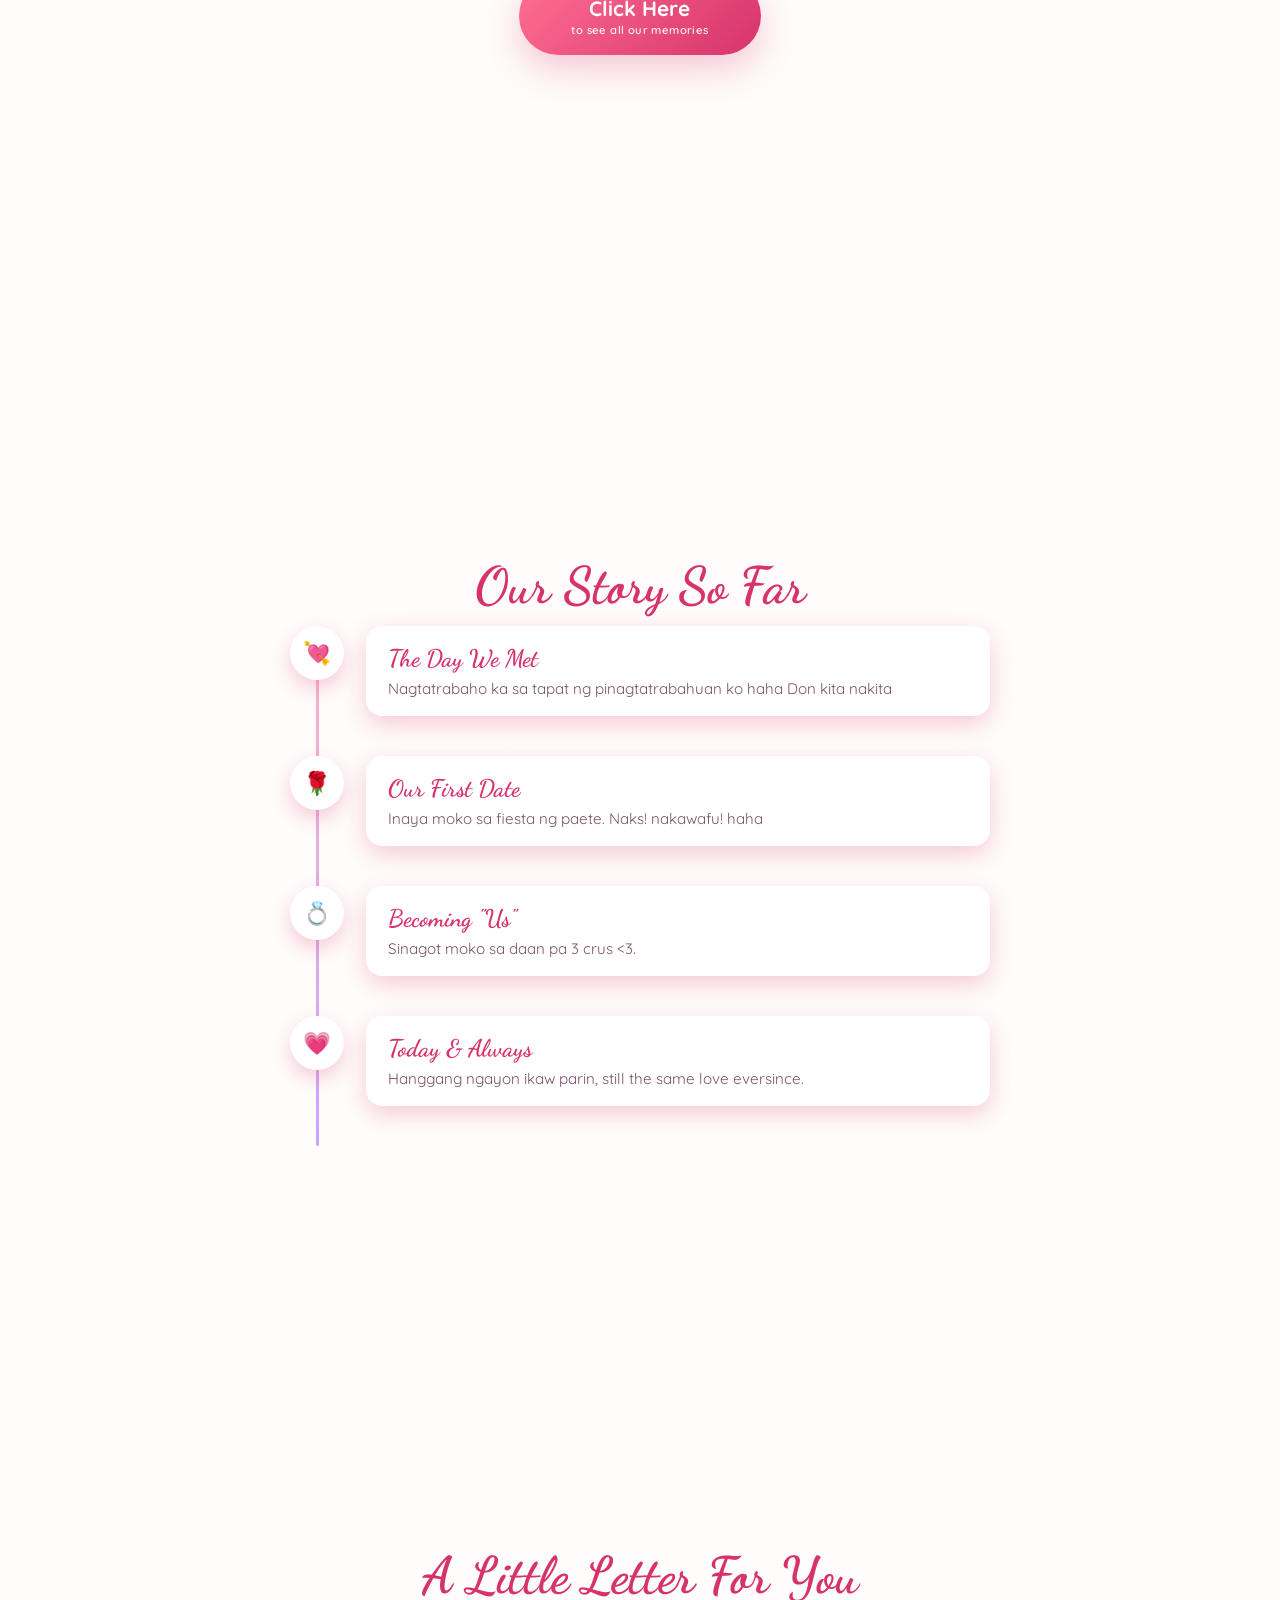
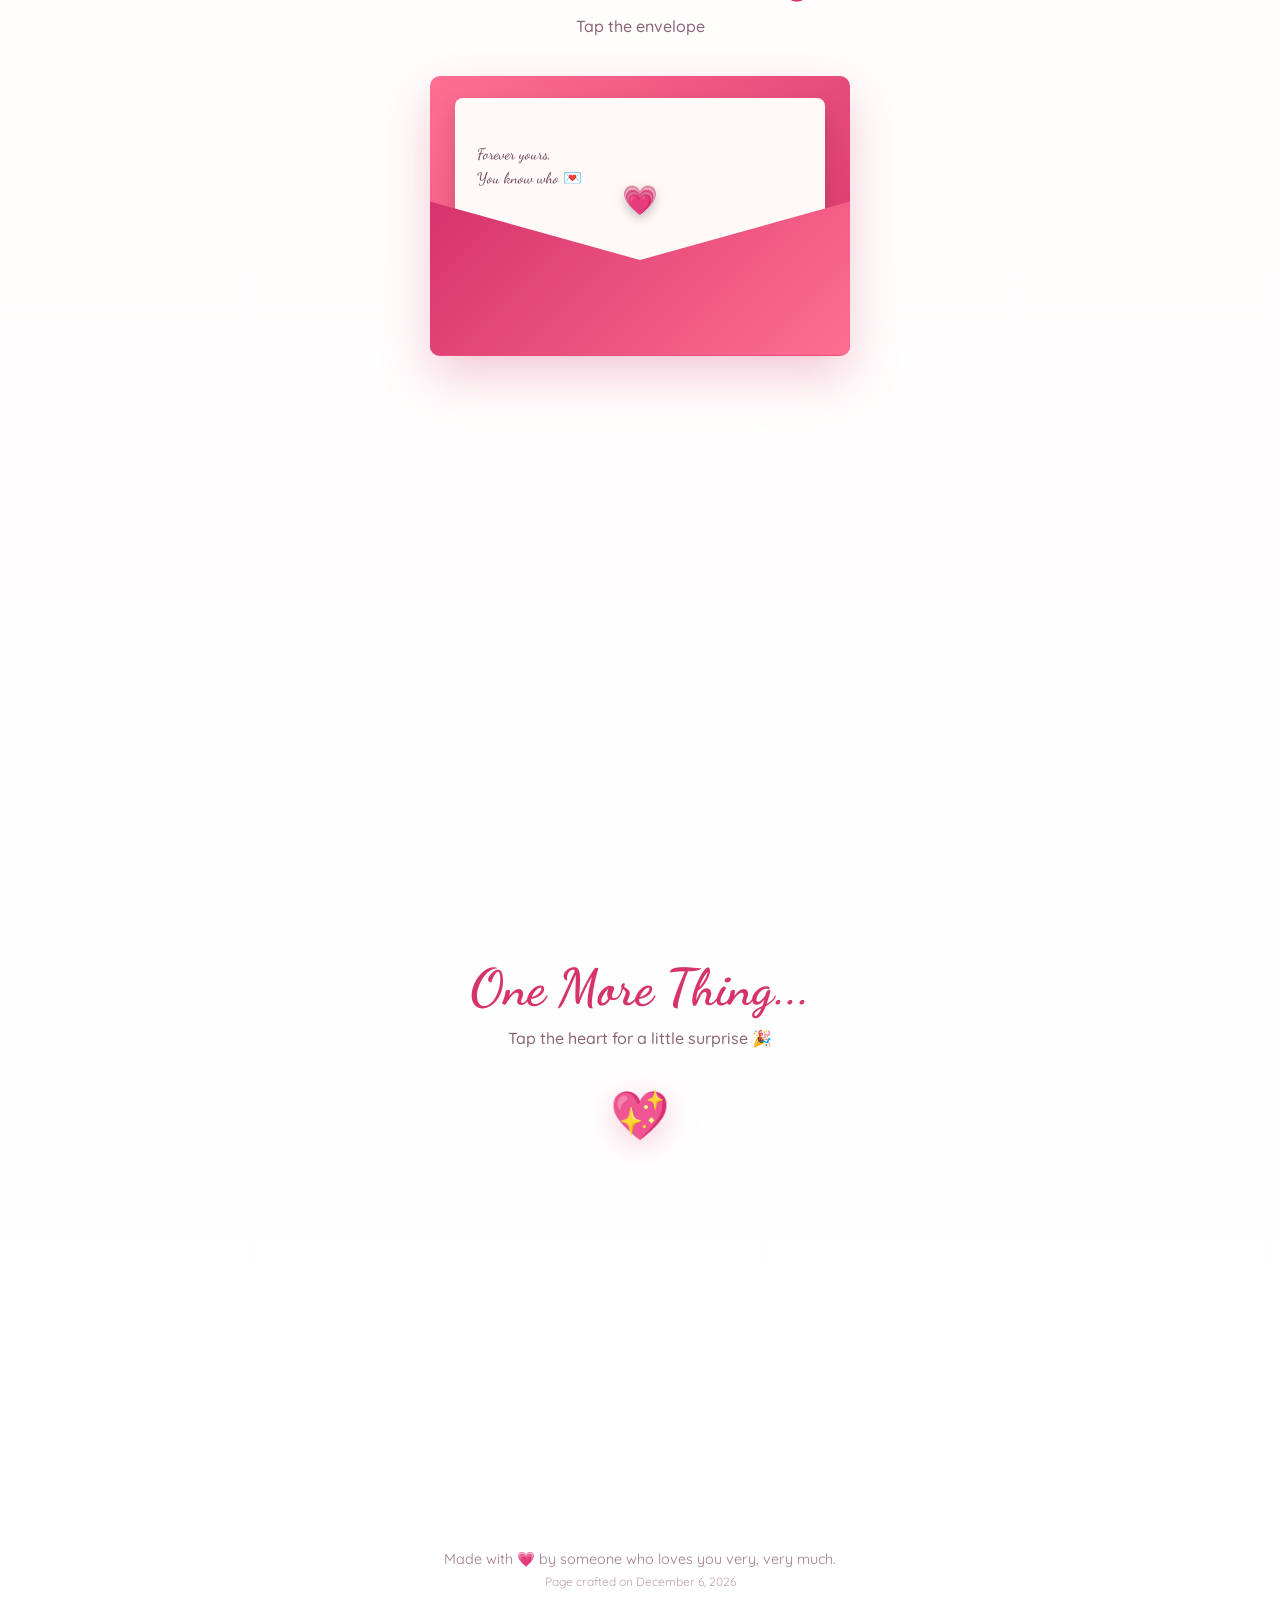
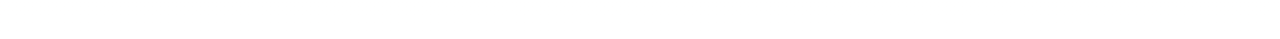
==== commit c91e2d4e: "2nd commit" ====
--- a/index.html
+++ b/index.html
@@ -190,6 +190,7 @@
 
   <script src="js/balloons.js"></script>
   <script src="js/particles.js"></script>
+  <script src="js/music.js"></script>
   <script src="js/quiz.js"></script>
   <script src="js/script.js"></script>
 </body>
--- a/css/style.css
+++ b/css/style.css
@@ -192,7 +192,6 @@
 .mobile-nav a.active { background: var(--pink-1); transform: scale(1.15); }
 @media (max-width: 720px) {
   .mobile-nav { display: flex; }
-  #music-toggle { bottom: calc(74px + env(safe-area-inset-bottom)); }
 }
 
 /* ---------------- Music toggle ---------------- */
@@ -513,7 +512,10 @@
 
   footer { padding: 34px 20px calc(90px + env(safe-area-inset-bottom)); }
 
-  #music-toggle { width: 44px; height: 44px; font-size: 1.1rem; }
+  #music-toggle {
+    width: 44px; height: 44px; font-size: 1.1rem;
+    bottom: calc(74px + env(safe-area-inset-bottom));
+  }
 }
 
 @media (max-width: 420px) {
